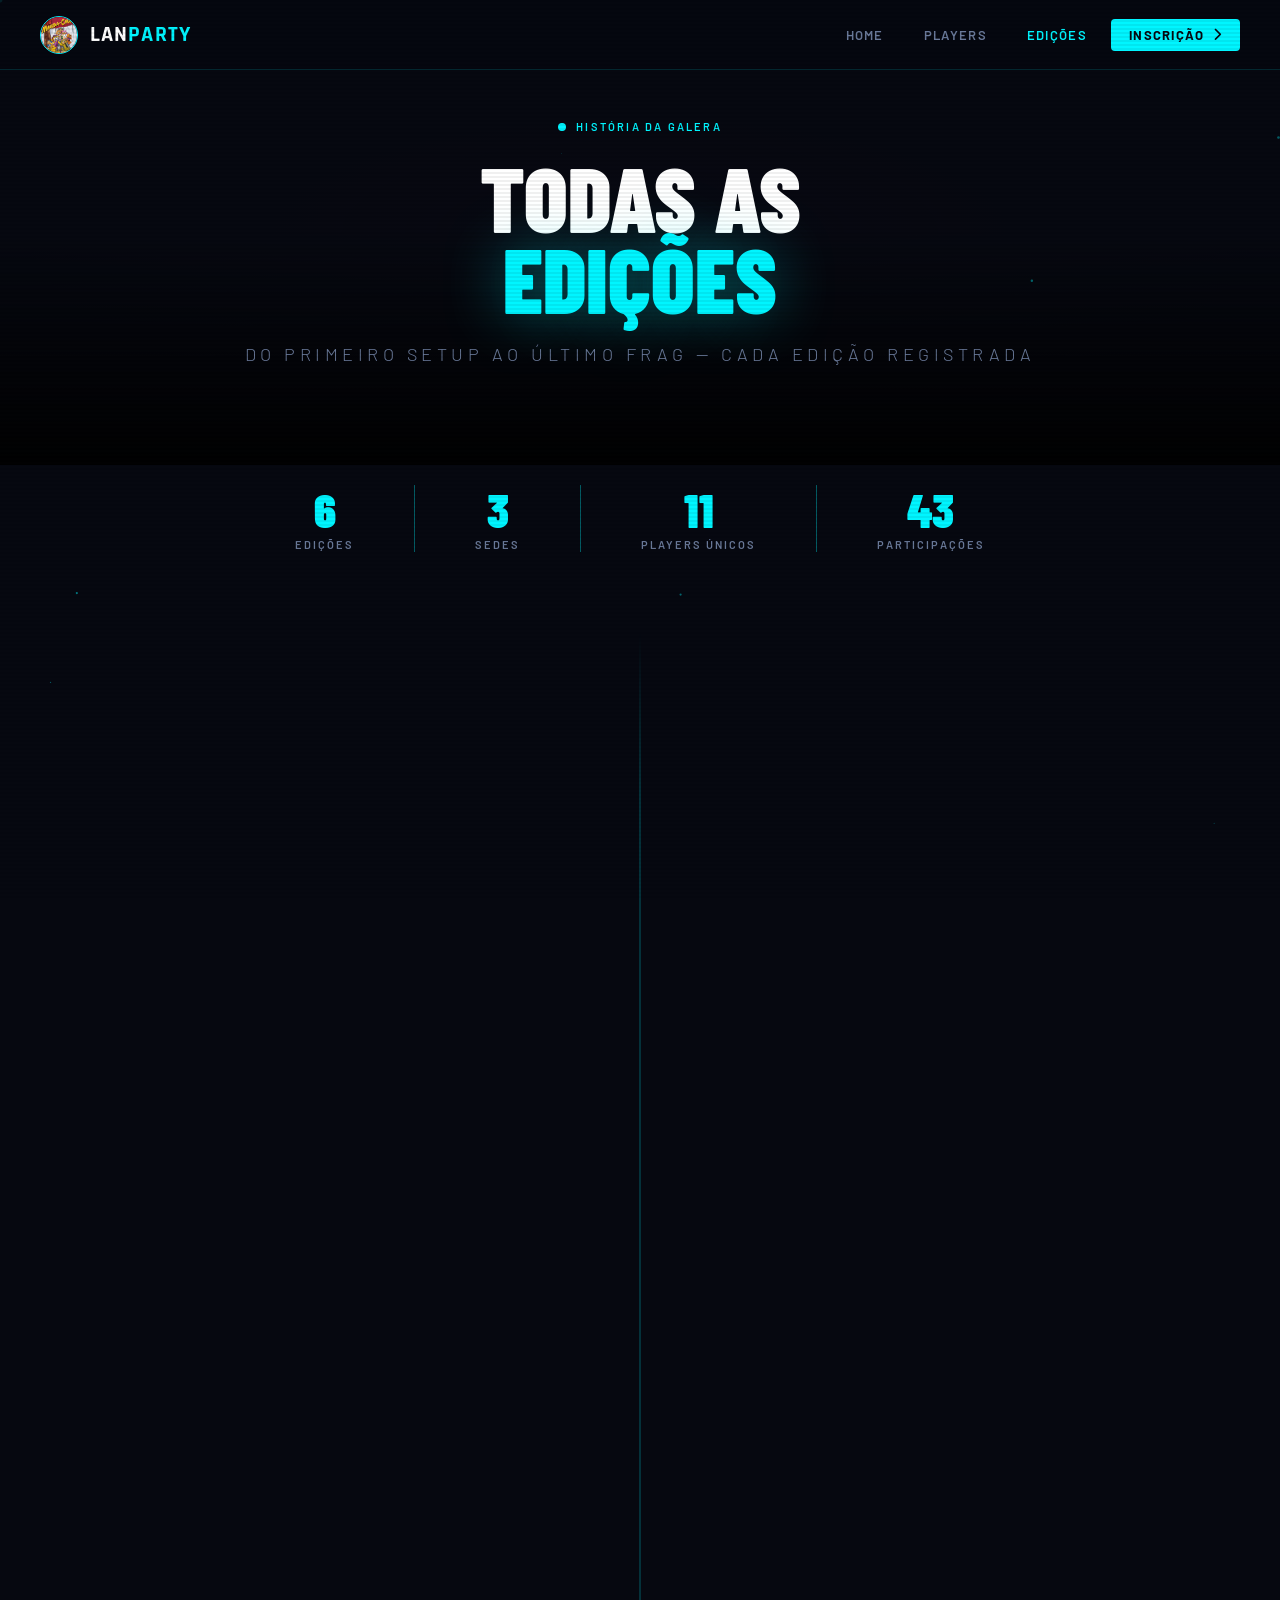
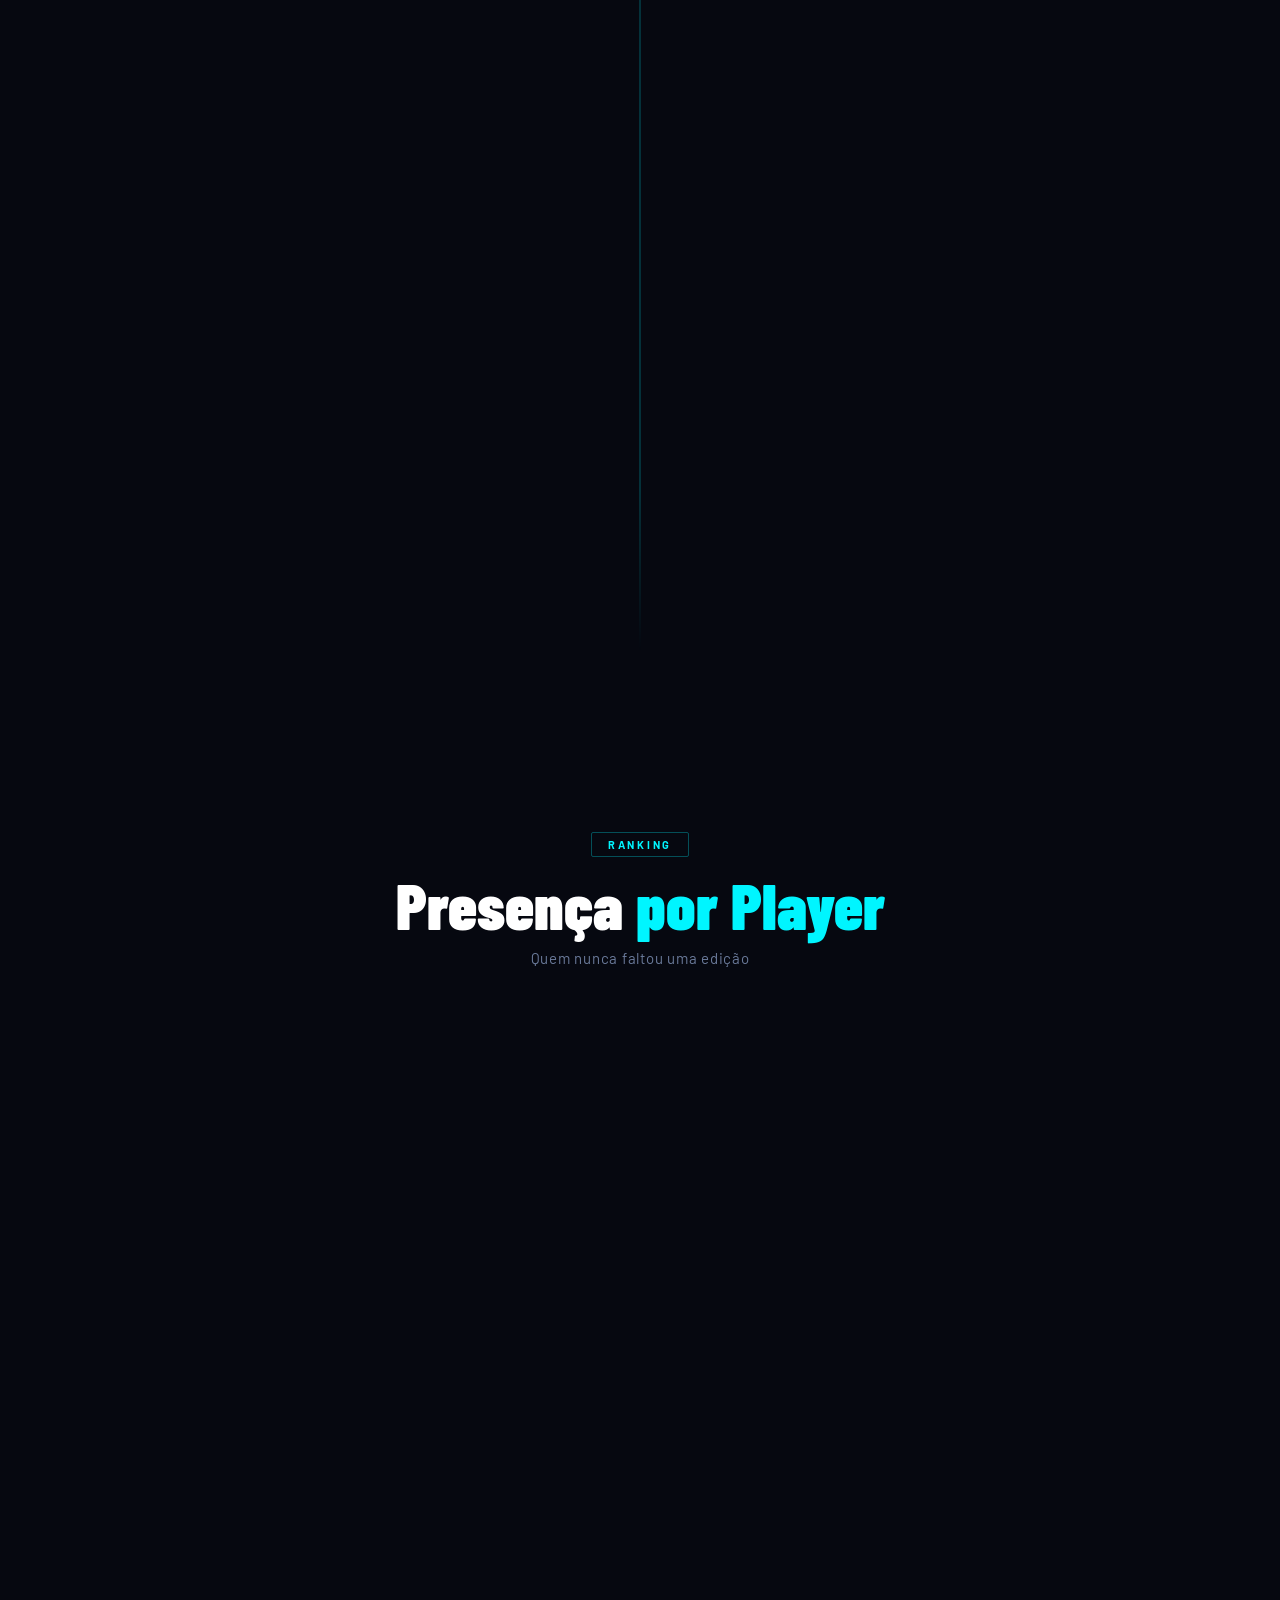
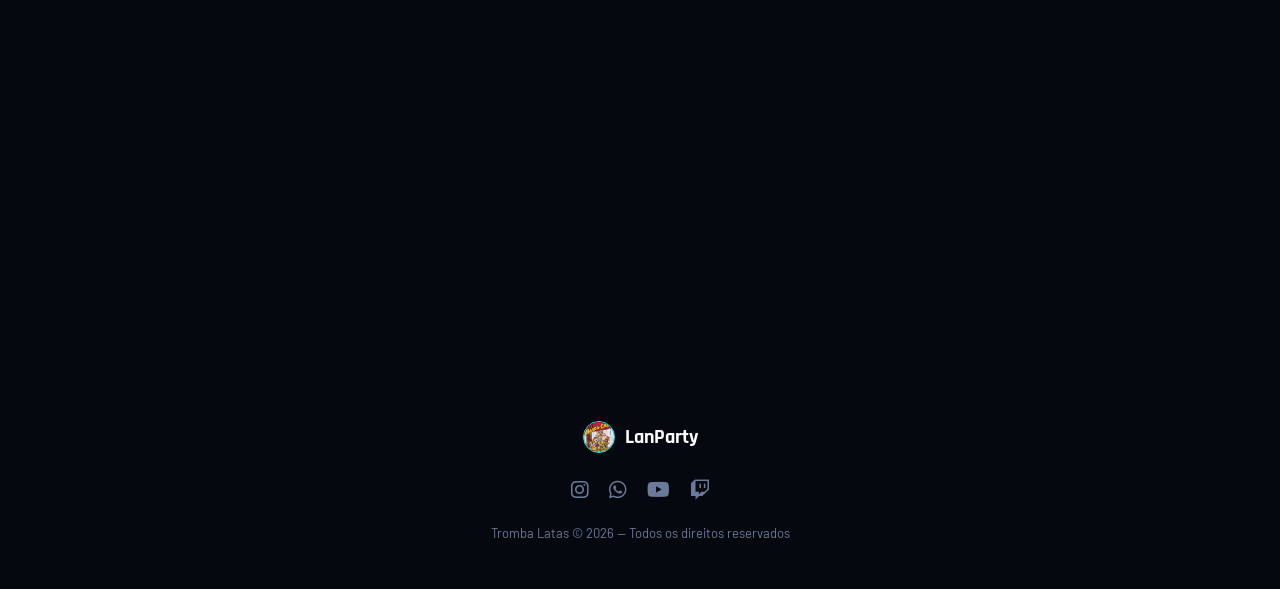
==== edicoes.html @ aba7afc5 "Add initial edicoes.html file with structure and content" ====
<!DOCTYPE html>
<html lang="pt-BR">
<head>
  <meta charset="UTF-8">
  <meta name="viewport" content="width=device-width, initial-scale=1.0">
  <title>Edições – LanParty Tromba Latas</title>
  <link rel="preconnect" href="https://fonts.googleapis.com">
  <link href="https://fonts.googleapis.com/css2?family=Rajdhani:wght@400;600;700&family=Barlow:wght@300;400;600&family=Barlow+Condensed:wght@700;900&display=swap" rel="stylesheet">
  <link rel="stylesheet" href="https://cdnjs.cloudflare.com/ajax/libs/font-awesome/6.5.0/css/all.min.css">
  <link rel="stylesheet" href="style.css">
  <style>
    /* ===== EDITIONS PAGE EXTRAS ===== */
    .editions-hero {
      position: relative;
      min-height: 44vh;
      display: flex; flex-direction: column;
      align-items: center; justify-content: center;
      text-align: center;
      padding: 120px 20px 60px;
      overflow: hidden;
    }
    .editions-hero-bg {
      position: absolute; inset: 0;
      background:
        radial-gradient(ellipse 70% 60% at 50% 50%, rgba(155,93,229,0.08) 0%, transparent 70%),
        url("https://images.unsplash.com/photo-1542751371-adc38448a05e?q=80&w=1200&auto=format&fit=crop") center/cover no-repeat;
      filter: brightness(0.15) saturate(0.5);
      z-index: -1;
    }
    .editions-hero-bg::after {
      content: '';
      position: absolute; inset: 0;
      background: linear-gradient(to bottom, transparent 50%, var(--dark) 100%);
    }

    /* Timeline */
    .timeline {
      position: relative;
      max-width: 900px;
      margin: 0 auto;
      padding: 0 20px;
    }
    .timeline::before {
      content: '';
      position: absolute;
      left: 50%;
      top: 0; bottom: 0;
      width: 1px;
      background: linear-gradient(to bottom, transparent, var(--border2) 10%, var(--border2) 90%, transparent);
      transform: translateX(-50%);
    }

    .edition-item {
      position: relative;
      display: grid;
      grid-template-columns: 1fr 60px 1fr;
      gap: 0;
      margin-bottom: 60px;
      align-items: start;
    }

    /* Alternating sides */
    .edition-item:nth-child(even) .edition-card { grid-column: 3; grid-row: 1; }
    .edition-item:nth-child(even) .edition-center { grid-column: 2; grid-row: 1; }
    .edition-item:nth-child(even) .edition-spacer { grid-column: 1; grid-row: 1; }
    .edition-item:nth-child(odd) .edition-card { grid-column: 1; grid-row: 1; text-align: right; }
    .edition-item:nth-child(odd) .edition-center { grid-column: 2; grid-row: 1; }
    .edition-item:nth-child(odd) .edition-spacer { grid-column: 3; grid-row: 1; }

    .edition-center {
      display: flex; flex-direction: column; align-items: center;
      padding-top: 8px;
      position: relative; z-index: 2;
    }

    .edition-num {
      width: 48px; height: 48px;
      border-radius: 50%;
      background: var(--dark);
      border: 2px solid var(--cyan);
      display: flex; align-items: center; justify-content: center;
      font-family: 'Barlow Condensed', sans-serif;
      font-size: 18px; font-weight: 900;
      color: var(--cyan);
      box-shadow: 0 0 20px rgba(0,245,255,0.3);
      transition: transform 0.3s, box-shadow 0.3s;
      flex-shrink: 0;
    }
    .edition-item:hover .edition-num {
      transform: scale(1.15);
      box-shadow: 0 0 30px rgba(0,245,255,0.5);
    }

    .edition-card {
      background: var(--dark3);
      border: 1px solid var(--border);
      border-radius: 8px;
      padding: 22px 24px;
      transition: border-color 0.3s, box-shadow 0.3s, transform 0.3s;
      cursor: default;
    }
    .edition-card:hover {
      border-color: var(--border2);
      box-shadow: 0 12px 40px rgba(0,245,255,0.1);
      transform: translateY(-4px);
    }

    .edition-spacer { /* empty */ }

    .edition-label {
      font-size: 10px; font-weight: 700; letter-spacing: 0.2em; text-transform: uppercase;
      color: var(--cyan); margin-bottom: 6px; display: block;
    }

    .edition-title {
      font-family: 'Rajdhani', sans-serif;
      font-size: 20px; font-weight: 700;
      color: white; margin-bottom: 4px;
    }

    .edition-location {
      font-size: 13px; color: var(--text2);
      display: flex; align-items: center; gap: 6px;
      margin-bottom: 16px;
    }
    .edition-item:nth-child(odd) .edition-location { justify-content: flex-end; }
    .edition-location i { font-size: 11px; color: var(--cyan); }

    .edition-divider {
      height: 1px; background: var(--border);
      margin-bottom: 14px;
    }

    .players-label {
      font-size: 10px; font-weight: 700; letter-spacing: 0.15em; text-transform: uppercase;
      color: var(--text2); margin-bottom: 10px; display: block;
    }

    .players-list {
      display: flex; flex-wrap: wrap; gap: 6px;
    }
    .edition-item:nth-child(odd) .players-list { justify-content: flex-end; }

    .player-tag {
      font-size: 12px; font-weight: 600;
      background: rgba(0,245,255,0.06);
      color: var(--text);
      border: 1px solid var(--border);
      border-radius: 3px;
      padding: 4px 10px;
      transition: border-color 0.2s, color 0.2s, background 0.2s;
    }
    .player-tag:hover {
      border-color: rgba(0,245,255,0.4);
      color: var(--cyan);
      background: rgba(0,245,255,0.1);
    }

    .player-count {
      font-family: 'Barlow Condensed', sans-serif;
      font-size: 28px; font-weight: 900; color: white;
      display: block;
    }
    .player-count-label {
      font-size: 10px; letter-spacing: 0.15em; text-transform: uppercase;
      color: var(--text2);
    }

    /* Stats bar */
    .editions-stats {
      display: flex; justify-content: center; gap: 60px;
      margin: 20px 0 80px;
      flex-wrap: wrap;
    }
    .e-stat { text-align: center; }
    .e-stat-num {
      font-family: 'Barlow Condensed', sans-serif;
      font-size: 48px; font-weight: 900; color: var(--cyan);
      display: block; line-height: 1;
    }
    .e-stat-label {
      font-size: 11px; font-weight: 600; letter-spacing: 0.18em; text-transform: uppercase;
      color: var(--text2);
    }
    .e-stat-sep {
      width: 1px; background: var(--border2); align-self: stretch;
    }

    /* Mobile timeline */
    @media (max-width: 680px) {
      .timeline::before { left: 24px; }
      .edition-item {
        grid-template-columns: 60px 1fr;
        margin-bottom: 36px;
      }
      .edition-item:nth-child(odd) .edition-card,
      .edition-item:nth-child(even) .edition-card {
        grid-column: 2; grid-row: 1; text-align: left;
      }
      .edition-item:nth-child(odd) .edition-center,
      .edition-item:nth-child(even) .edition-center {
        grid-column: 1; grid-row: 1;
      }
      .edition-item:nth-child(odd) .edition-spacer,
      .edition-item:nth-child(even) .edition-spacer { display: none; }
      .edition-item:nth-child(odd) .edition-location,
      .edition-item:nth-child(odd) .players-list { justify-content: flex-start; }
      .editions-stats { gap: 32px; }
    }
  </style>
</head>
<body>

<div class="scanlines" aria-hidden="true"></div>
<canvas id="particles" aria-hidden="true"></canvas>

<!-- HEADER -->
<header class="header" id="header">
  <div class="logo">
    <img src="assets/logo.jpg" alt="Logo LanParty">
    <span>Lan<span class="accent">Party</span></span>
  </div>
  <nav>
    <a href="index.html">Home</a>
    <a href="index.html#players">Players</a>
    <a href="edicoes.html" style="color: var(--cyan);">Edições</a>
    <a href="index.html#inscricao" class="btn-nav">
      <span>Inscrição</span>
      <i class="fa-solid fa-chevron-right"></i>
    </a>
  </nav>
  <button class="menu-toggle" aria-label="Menu" id="menuToggle">
    <span></span><span></span><span></span>
  </button>
</header>

<!-- MOBILE NAV -->
<div class="mobile-nav" id="mobileNav">
  <a href="index.html">Home</a>
  <a href="index.html#players">Players</a>
  <a href="edicoes.html">Edições</a>
  <a href="index.html#inscricao">Inscrição</a>
</div>

<!-- HERO -->
<section class="editions-hero">
  <div class="editions-hero-bg"></div>
  <div class="hero-eyebrow" style="animation: fadeDown 0.8s ease both;">
    <span class="dot"></span>
    <span>História da Galera</span>
  </div>
  <h1 class="hero-title">
    <span class="line1" style="font-size: clamp(40px, 8vw, 90px);">TODAS AS</span>
    <span class="line2" style="font-size: clamp(40px, 8vw, 90px);">EDIÇÕES</span>
  </h1>
  <p class="hero-sub">Do primeiro setup ao último frag — cada edição registrada</p>
</section>

<!-- STATS -->
<div style="max-width: 900px; margin: 0 auto; padding: 0 20px;">
  <div class="editions-stats">
    <div class="e-stat">
      <span class="e-stat-num" data-target="6">0</span>
      <span class="e-stat-label">Edições</span>
    </div>
    <div class="e-stat-sep"></div>
    <div class="e-stat">
      <span class="e-stat-num" data-target="3">0</span>
      <span class="e-stat-label">Sedes</span>
    </div>
    <div class="e-stat-sep"></div>
    <div class="e-stat">
      <span class="e-stat-num" data-target="11">0</span>
      <span class="e-stat-label">Players únicos</span>
    </div>
    <div class="e-stat-sep"></div>
    <div class="e-stat">
      <span class="e-stat-num" data-target="43">0</span>
      <span class="e-stat-label">Participações</span>
    </div>
  </div>
</div>

<!-- TIMELINE -->
<section style="padding: 0 0 120px; position: relative; z-index: 1;">
  <div class="timeline">

    <!-- EDIÇÃO 1 -->
    <div class="edition-item reveal">
      <div class="edition-card">
        <span class="edition-label">1ª Edição</span>
        <p class="edition-title">Julio House</p>
        <div class="edition-location">
          <i class="fa-solid fa-location-dot"></i>
          <span>Casa do Julio</span>
        </div>
        <div class="edition-divider"></div>
        <span class="players-label"><i class="fa-solid fa-users" style="margin-right:6px; color: var(--cyan);"></i>5 Players</span>
        <div class="players-list">
          <span class="player-tag">Matheus</span>
          <span class="player-tag">Kainan</span>
          <span class="player-tag">João</span>
          <span class="player-tag">Renan</span>
          <span class="player-tag">Julio</span>
        </div>
      </div>
      <div class="edition-center">
        <div class="edition-num">01</div>
      </div>
      <div class="edition-spacer"></div>
    </div>

    <!-- EDIÇÃO 2 -->
    <div class="edition-item reveal">
      <div class="edition-spacer"></div>
      <div class="edition-center">
        <div class="edition-num">02</div>
      </div>
      <div class="edition-card">
        <span class="edition-label">2ª Edição</span>
        <p class="edition-title">Julio House</p>
        <div class="edition-location">
          <i class="fa-solid fa-location-dot"></i>
          <span>Casa do Julio</span>
        </div>
        <div class="edition-divider"></div>
        <span class="players-label"><i class="fa-solid fa-users" style="margin-right:6px; color: var(--cyan);"></i>6 Players</span>
        <div class="players-list">
          <span class="player-tag">Julio</span>
          <span class="player-tag">Matheus</span>
          <span class="player-tag">Kainan</span>
          <span class="player-tag">João</span>
          <span class="player-tag">Pedro</span>
          <span class="player-tag">Julio</span>
        </div>
      </div>
    </div>

    <!-- EDIÇÃO 3 -->
    <div class="edition-item reveal">
      <div class="edition-card">
        <span class="edition-label">3ª Edição</span>
        <p class="edition-title">Marvullo House</p>
        <div class="edition-location">
          <i class="fa-solid fa-location-dot"></i>
          <span>Casa do Lucas Marvullo</span>
        </div>
        <div class="edition-divider"></div>
        <span class="players-label"><i class="fa-solid fa-users" style="margin-right:6px; color: var(--cyan);"></i>8 Players</span>
        <div class="players-list">
          <span class="player-tag">Matheus</span>
          <span class="player-tag">Fernando</span>
          <span class="player-tag">Lucas</span>
          <span class="player-tag">Julio</span>
          <span class="player-tag">Pedro</span>
          <span class="player-tag">João</span>
          <span class="player-tag">Gon</span>
          <span class="player-tag">Breno</span>
        </div>
      </div>
      <div class="edition-center">
        <div class="edition-num">03</div>
      </div>
      <div class="edition-spacer"></div>
    </div>

    <!-- EDIÇÃO 4 -->
    <div class="edition-item reveal">
      <div class="edition-spacer"></div>
      <div class="edition-center">
        <div class="edition-num">04</div>
      </div>
      <div class="edition-card">
        <span class="edition-label">4ª Edição</span>
        <p class="edition-title">Marvullo House</p>
        <div class="edition-location">
          <i class="fa-solid fa-location-dot"></i>
          <span>Casa do Lucas Marvullo</span>
        </div>
        <div class="edition-divider"></div>
        <span class="players-label"><i class="fa-solid fa-users" style="margin-right:6px; color: var(--cyan);"></i>8 Players</span>
        <div class="players-list">
          <span class="player-tag">Matheus</span>
          <span class="player-tag">Matrex</span>
          <span class="player-tag">Lucas</span>
          <span class="player-tag">Julio</span>
          <span class="player-tag">Pedro</span>
          <span class="player-tag">João</span>
          <span class="player-tag">Kainan</span>
          <span class="player-tag">Renan</span>
        </div>
      </div>
    </div>

    <!-- EDIÇÃO 5 -->
    <div class="edition-item reveal">
      <div class="edition-card">
        <span class="edition-label">5ª Edição</span>
        <p class="edition-title">Kainan House</p>
        <div class="edition-location">
          <i class="fa-solid fa-location-dot"></i>
          <span>Casa do Kainan</span>
        </div>
        <div class="edition-divider"></div>
        <span class="players-label"><i class="fa-solid fa-users" style="margin-right:6px; color: var(--cyan);"></i>7 Players</span>
        <div class="players-list">
          <span class="player-tag">Matheus</span>
          <span class="player-tag">Renan</span>
          <span class="player-tag">Julio</span>
          <span class="player-tag">João</span>
          <span class="player-tag">Kainan</span>
          <span class="player-tag">Lucas</span>
          <span class="player-tag">Pedro</span>
        </div>
      </div>
      <div class="edition-center">
        <div class="edition-num">05</div>
      </div>
      <div class="edition-spacer"></div>
    </div>

    <!-- EDIÇÃO 6 -->
    <div class="edition-item reveal">
      <div class="edition-spacer"></div>
      <div class="edition-center">
        <div class="edition-num" style="border-color: var(--violet); color: var(--violet); box-shadow: 0 0 20px rgba(155,93,229,0.4);">06</div>
      </div>
      <div class="edition-card" style="border-color: rgba(155,93,229,0.3);">
        <span class="edition-label" style="color: var(--violet);">6ª Edição — Mais Recente</span>
        <p class="edition-title">Kainan House</p>
        <div class="edition-location">
          <i class="fa-solid fa-location-dot" style="color: var(--violet);"></i>
          <span>Casa do Kainan</span>
        </div>
        <div class="edition-divider"></div>
        <span class="players-label"><i class="fa-solid fa-users" style="margin-right:6px; color: var(--violet);"></i>6 Players</span>
        <div class="players-list">
          <span class="player-tag" style="border-color: rgba(155,93,229,0.3);">Matheus</span>
          <span class="player-tag" style="border-color: rgba(155,93,229,0.3);">Renan</span>
          <span class="player-tag" style="border-color: rgba(155,93,229,0.3);">Julio</span>
          <span class="player-tag" style="border-color: rgba(155,93,229,0.3);">João</span>
          <span class="player-tag" style="border-color: rgba(155,93,229,0.3);">Kainan</span>
          <span class="player-tag" style="border-color: rgba(155,93,229,0.3);">Lucas</span>
        </div>
        <div style="margin-top: 14px; padding-top: 14px; border-top: 1px solid var(--border);">
          <span style="font-size: 11px; font-weight: 700; letter-spacing: 0.15em; text-transform: uppercase; color: var(--violet);">
            <i class="fa-solid fa-circle" style="font-size: 8px; margin-right: 6px; animation: pulse 1.5s infinite;"></i>
            Edição atual
          </span>
        </div>
      </div>
    </div>

  </div>
</section>

<!-- PRESENÇA POR PLAYER -->
<section style="position: relative; z-index:1; padding: 0 40px 100px; max-width: 900px; margin: 0 auto;">
  <div class="section-header">
    <span class="section-tag">Ranking</span>
    <h2 class="section-title">Presença <span class="accent">por Player</span></h2>
    <p class="section-sub">Quem nunca faltou uma edição</p>
  </div>

  <div style="display: flex; flex-direction: column; gap: 12px;">

    <!-- Matheus – 6/6 -->
    <div class="presence-row reveal" data-player="Matheus" data-count="6" data-total="6"></div>
    <!-- João – 6/6 -->
    <div class="presence-row reveal" data-player="João" data-count="6" data-total="6"></div>
    <!-- Julio – 6/6 -->
    <div class="presence-row reveal" data-player="Julio" data-count="6" data-total="6"></div>
    <!-- Kainan – 5/6 -->
    <div class="presence-row reveal" data-player="Kainan" data-count="5" data-total="6"></div>
    <!-- Pedro – 5/6 -->
    <div class="presence-row reveal" data-player="Pedro" data-count="5" data-total="6"></div>
    <!-- Lucas – 4/6 -->
    <div class="presence-row reveal" data-player="Lucas" data-count="4" data-total="6"></div>
    <!-- Renan – 4/6 -->
    <div class="presence-row reveal" data-player="Renan" data-count="4" data-total="6"></div>
    <!-- Breno – 1/6 -->
    <div class="presence-row reveal" data-player="Breno" data-count="1" data-total="6"></div>
    <!-- Fernando – 1/6 -->
    <div class="presence-row reveal" data-player="Fernando" data-count="1" data-total="6"></div>
    <!-- Gon – 1/6 -->
    <div class="presence-row reveal" data-player="Gon" data-count="1" data-total="6"></div>
    <!-- Matrex – 1/6 -->
    <div class="presence-row reveal" data-player="Matrex" data-count="1" data-total="6"></div>

  </div>
</section>

<!-- FOOTER -->
<footer class="footer">
  <div class="footer-logo">
    <img src="assets/logo.jpg" alt="Logo">
    <span>LanParty</span>
  </div>
  <div class="footer-social">
    <a href="#" aria-label="Instagram"><i class="fa-brands fa-instagram"></i></a>
    <a href="#" aria-label="WhatsApp"><i class="fa-brands fa-whatsapp"></i></a>
    <a href="#" aria-label="YouTube"><i class="fa-brands fa-youtube"></i></a>
    <a href="#" aria-label="Twitch"><i class="fa-brands fa-twitch"></i></a>
  </div>
  <p class="footer-copy">Tromba Latas © <span id="year"></span> — Todos os direitos reservados</p>
</footer>

<script src="script.js"></script>
<script>



  // ===== BUILD PRESENCE BARS =====
  
  document.querySelectorAll('.presence-row').forEach((row, idx) => {
    const player = row.dataset.player;
    const count = parseInt(row.dataset.count);
    const total = parseInt(row.dataset.total);
    const pct = Math.round((count / total) * 100);
    const isTop = count === total;
    const color = isTop ? 'var(--cyan)' : count >= 4 ? 'var(--violet)' : 'var(--text2)';

    row.innerHTML = `
      <div style="display:flex; align-items:center; gap:16px; background: var(--dark3); border: 1px solid var(--border); border-radius: 6px; padding: 14px 20px; transition: border-color 0.3s;"
           onmouseenter="this.style.borderColor='rgba(0,245,255,0.3)'" onmouseleave="this.style.borderColor='var(--border)'">
        <div style="width: 36px; height: 36px; border-radius: 50%; background: rgba(0,245,255,0.08); border: 1px solid var(--border); display:flex; align-items:center; justify-content:center; font-family:'Barlow Condensed',sans-serif; font-size:11px; font-weight:900; color:${color}; flex-shrink:0;">
          ${count === total ? '<i class="fa-solid fa-star" style="font-size:12px;"></i>' : count}
        </div>
        <div style="flex:1; min-width:0;">
          <div style="display:flex; justify-content:space-between; align-items:center; margin-bottom:8px;">
            <span style="font-family:'Rajdhani',sans-serif; font-size:16px; font-weight:700; color:white;">${player}</span>
            <span style="font-size:12px; font-weight:600; color:${color};">${count}/${total} edições</span>
          </div>
          <div style="height:4px; background:var(--border); border-radius:2px; overflow:hidden;">
            <div class="bar-fill" style="height:100%; width:0%; background:${color}; border-radius:2px; transition: width 1.2s cubic-bezier(0.4,0,0.2,1);" data-pct="${pct}"></div>
          </div>
        </div>
      </div>
    `;
    row.dataset.delay = idx * 60;
  });

  // Animate bars on scroll
  const barObserver = new IntersectionObserver(entries => {
    entries.forEach(entry => {
      if (entry.isIntersecting) {
        const bar = entry.target.querySelector('.bar-fill');
        if (bar) {
          setTimeout(() => { bar.style.width = bar.dataset.pct + '%'; }, 200);
        }
      }
    });
  }, { threshold: 0.3 });

  document.querySelectorAll('.presence-row').forEach(r => barObserver.observe(r));

  // Stat counters
  const statObs = new IntersectionObserver(entries => {
    entries.forEach(entry => {
      if (entry.isIntersecting) {
        document.querySelectorAll('[data-target]').forEach(el => {
          let start = null;
          const target = parseInt(el.dataset.target);
          function step(ts) {
            if (!start) start = ts;
            const p = Math.min((ts - start) / 1000, 1);
            el.textContent = Math.floor(p * target);
            if (p < 1) requestAnimationFrame(step);
            else el.textContent = target;
          }
          requestAnimationFrame(step);
        });
        statObs.disconnect();
      }
    });
  }, { threshold: 0.5 });
  const statsEl = document.querySelector('.editions-stats');
  if (statsEl) statObs.observe(statsEl);
</script>
</body>
</html>
---- style.css ----
/* ===== RESET & BASE ===== */
*, *::before, *::after { box-sizing: border-box; margin: 0; padding: 0; }

:root {
  --cyan:    #00f5ff;
  --violet:  #9b5de5;
  --dark:    #060810;
  --dark2:   #0c0f1a;
  --dark3:   #111520;
  --dark4:   #171c2e;
  --border:  rgba(0,245,255,0.15);
  --border2: rgba(0,245,255,0.35);
  --text:    #c8d4e8;
  --text2:   #6a7a9a;
  --gold:    #f5a623;
  --red:     #ff3f5b;
}

html { scroll-behavior: smooth; }

body {
  font-family: 'Barlow', sans-serif;
  background: var(--dark);
  color: var(--text);
  overflow-x: hidden;
  cursor: default;
}

/* ===== SCANLINES ===== */
.scanlines {
  pointer-events: none;
  position: fixed;
  inset: 0;
  z-index: 9999;
  background: repeating-linear-gradient(
    0deg,
    transparent,
    transparent 2px,
    rgba(0,0,0,0.06) 2px,
    rgba(0,0,0,0.06) 4px
  );
}

/* ===== PARTICLES CANVAS ===== */
#particles {
  position: fixed;
  inset: 0;
  z-index: 0;
  pointer-events: none;
}

/* ===== TYPOGRAPHY ===== */
.accent { color: var(--cyan); }

/* ===== HEADER ===== */
.header {
  position: fixed;
  top: 0; left: 0; right: 0;
  z-index: 100;
  display: flex;
  align-items: center;
  justify-content: space-between;
  padding: 0 40px;
  height: 70px;
  background: rgba(6,8,16,0.85);
  backdrop-filter: blur(20px);
  border-bottom: 1px solid var(--border);
  transition: background 0.3s, box-shadow 0.3s;
}

.header.scrolled {
  background: rgba(6,8,16,0.97);
  box-shadow: 0 4px 40px rgba(0,245,255,0.06);
}

.logo {
  display: flex;
  align-items: center;
  gap: 12px;
  font-family: 'Rajdhani', sans-serif;
  font-size: 22px;
  font-weight: 700;
  letter-spacing: 0.05em;
  color: white;
  text-transform: uppercase;
}

.logo img {
  width: 38px; height: 38px;
  border-radius: 50%;
  object-fit: cover;
  border: 1.5px solid var(--cyan);
}

nav { display: flex; align-items: center; gap: 8px; }

nav a {
  font-family: 'Barlow', sans-serif;
  font-size: 13px;
  font-weight: 600;
  letter-spacing: 0.1em;
  text-transform: uppercase;
  color: var(--text2);
  text-decoration: none;
  padding: 8px 16px;
  border-radius: 4px;
  transition: color 0.2s, background 0.2s;
}
nav a:hover { color: var(--cyan); background: rgba(0,245,255,0.06); }

.btn-nav {
  display: flex; align-items: center; gap: 8px;
  background: var(--cyan) !important;
  color: var(--dark) !important;
  padding: 8px 18px !important;
  border-radius: 4px;
  font-weight: 700 !important;
}
.btn-nav:hover { transform: translateY(-1px); box-shadow: 0 4px 20px rgba(0,245,255,0.4); background: var(--cyan) !important; }

.menu-toggle {
  display: none;
  flex-direction: column;
  gap: 5px;
  background: none; border: none; cursor: pointer;
  padding: 4px;
}
.menu-toggle span {
  display: block; width: 24px; height: 2px;
  background: var(--cyan);
  border-radius: 2px;
  transition: 0.3s;
}

/* ===== MOBILE NAV ===== */
.mobile-nav {
  display: none;
  flex-direction: column;
  position: fixed;
  top: 70px; left: 0; right: 0;
  background: rgba(6,8,16,0.97);
  border-bottom: 1px solid var(--border);
  z-index: 99;
  padding: 12px 0;
  transform: translateY(-100%);
  transition: transform 0.3s ease;
}
.mobile-nav.open { transform: translateY(0); }
.mobile-nav a {
  display: block; padding: 14px 32px;
  color: var(--text); text-decoration: none;
  font-weight: 600; letter-spacing: 0.08em; text-transform: uppercase;
  font-size: 14px;
  border-bottom: 1px solid var(--border);
  transition: color 0.2s, padding-left 0.2s;
}
.mobile-nav a:hover { color: var(--cyan); padding-left: 40px; }

/* ===== HERO ===== */
.hero {
  position: relative;
  min-height: 100vh;
  display: flex;
  flex-direction: column;
  align-items: center;
  justify-content: center;
  text-align: center;
  padding: 120px 20px 60px;
  overflow: hidden;
}

.hero-bg {
  position: absolute;
  inset: 0;
  background:
    radial-gradient(ellipse 80% 60% at 50% 50%, rgba(0,245,255,0.06) 0%, transparent 70%),
    url("https://images.unsplash.com/photo-1544652478-6653e09f18a2?q=80&w=1200&auto=format&fit=crop") center/cover no-repeat;
  filter: brightness(0.18) saturate(0.6);
  z-index: -1;
}
.hero-bg::after {
  content: '';
  position: absolute; inset: 0;
  background: linear-gradient(to bottom, transparent 60%, var(--dark) 100%);
}

.hero-eyebrow {
  display: flex; align-items: center; gap: 10px;
  font-size: 11px; font-weight: 600; letter-spacing: 0.2em;
  text-transform: uppercase; color: var(--cyan);
  margin-bottom: 24px;
  animation: fadeDown 0.8s ease both;
}
.dot {
  width: 8px; height: 8px;
  border-radius: 50%; background: var(--cyan);
  animation: pulse 1.5s infinite;
}
@keyframes pulse {
  0%, 100% { box-shadow: 0 0 0 0 rgba(0,245,255,0.7); }
  50% { box-shadow: 0 0 0 8px rgba(0,245,255,0); }
}

.hero-title {
  font-family: 'Barlow Condensed', sans-serif;
  font-weight: 900;
  line-height: 0.9;
  margin-bottom: 24px;
}
.hero-title .line1 {
  display: block;
  font-size: clamp(52px, 10vw, 110px);
  color: white;
  animation: fadeUp 0.8s 0.1s ease both;
}
.hero-title .line2 {
  display: block;
  font-size: clamp(52px, 10vw, 110px);
  color: var(--cyan);
  text-shadow: 0 0 60px rgba(0,245,255,0.4);
  animation: fadeUp 0.8s 0.2s ease both;
}

.hero-sub {
  font-size: 18px; font-weight: 300; letter-spacing: 0.25em;
  text-transform: uppercase; color: var(--text2);
  margin-bottom: 40px;
  animation: fadeUp 0.8s 0.3s ease both;
}

.hero-cta {
  display: flex; gap: 16px; align-items: center; flex-wrap: wrap; justify-content: center;
  animation: fadeUp 0.8s 0.4s ease both;
  margin-bottom: 60px;
}

.btn-primary {
  display: inline-flex; align-items: center; gap: 10px;
  background: var(--cyan);
  color: var(--dark);
  font-family: 'Rajdhani', sans-serif;
  font-size: 15px; font-weight: 700;
  letter-spacing: 0.08em; text-transform: uppercase;
  padding: 14px 28px; border-radius: 4px;
  text-decoration: none;
  transition: transform 0.2s, box-shadow 0.2s;
  position: relative; overflow: hidden;
}
.btn-primary::before {
  content: '';
  position: absolute; inset: 0;
  background: white;
  opacity: 0;
  transition: opacity 0.2s;
}
.btn-primary:hover { transform: translateY(-2px); box-shadow: 0 8px 32px rgba(0,245,255,0.45); }
.btn-primary:hover::before { opacity: 0.1; }
.btn-primary.large { font-size: 17px; padding: 16px 36px; }

.btn-ghost {
  display: inline-flex; align-items: center;
  color: var(--text);
  font-family: 'Rajdhani', sans-serif;
  font-size: 15px; font-weight: 600;
  letter-spacing: 0.08em; text-transform: uppercase;
  padding: 14px 28px; border-radius: 4px;
  border: 1px solid var(--border2);
  text-decoration: none;
  transition: border-color 0.2s, color 0.2s, background 0.2s;
}
.btn-ghost:hover { border-color: var(--cyan); color: var(--cyan); background: rgba(0,245,255,0.05); }

.hero-stats {
  display: flex; align-items: center; gap: 40px;
  animation: fadeUp 0.8s 0.5s ease both;
}
.stat { text-align: center; }
.stat-num {
  display: block;
  font-family: 'Barlow Condensed', sans-serif;
  font-size: 42px; font-weight: 900; color: white;
}
.stat-label {
  font-size: 11px; font-weight: 600; letter-spacing: 0.15em;
  text-transform: uppercase; color: var(--text2);
}
.stat-sep {
  width: 1px; height: 40px;
  background: var(--border2);
}

.scroll-hint {
  position: absolute; bottom: 32px; left: 50%;
  transform: translateX(-50%);
  display: flex; flex-direction: column; align-items: center; gap: 6px;
  font-size: 10px; letter-spacing: 0.2em; text-transform: uppercase;
  color: var(--text2);
  animation: fadeUp 1s 1s ease both, bounce 2s 2s infinite;
}
@keyframes bounce {
  0%, 100% { transform: translateX(-50%) translateY(0); }
  50% { transform: translateX(-50%) translateY(6px); }
}

/* ===== SECTIONS ===== */
.section {
  position: relative;
  z-index: 1;
  padding: 100px 40px;
  max-width: 1400px;
  margin: 0 auto;
}

.section-header {
  text-align: center;
  margin-bottom: 60px;
}

.section-tag {
  display: inline-block;
  font-size: 11px; font-weight: 700; letter-spacing: 0.25em; text-transform: uppercase;
  color: var(--cyan);
  border: 1px solid rgba(0,245,255,0.3);
  padding: 5px 16px; border-radius: 2px;
  margin-bottom: 16px;
}

.section-title {
  font-family: 'Barlow Condensed', sans-serif;
  font-size: clamp(38px, 6vw, 64px); font-weight: 900;
  color: white; line-height: 1;
  margin-bottom: 12px;
}

.section-sub {
  font-size: 15px; color: var(--text2);
  letter-spacing: 0.05em;
}

/* ===== PLAYERS GRID ===== */
.players-grid {
  display: grid;
  grid-template-columns: repeat(auto-fill, minmax(240px, 1fr));
  gap: 20px;
}

.player-card {
  position: relative;
  background: var(--dark3);
  border: 1px solid var(--border);
  border-radius: 8px;
  overflow: hidden;
  transition: transform 0.3s ease, border-color 0.3s ease, box-shadow 0.3s ease;
  cursor: pointer;
}

.player-card:hover {
  transform: translateY(-8px);
  border-color: var(--border2);
  box-shadow: 0 20px 60px rgba(0,245,255,0.12);
}

.card-glow {
  position: absolute;
  top: -40px; left: 50%;
  transform: translateX(-50%);
  width: 120px; height: 120px;
  background: var(--cyan);
  border-radius: 50%;
  filter: blur(50px);
  opacity: 0;
  transition: opacity 0.3s;
  pointer-events: none;
}
.player-card:hover .card-glow { opacity: 0.12; }

.player-card.featured {
  border-color: rgba(245,166,35,0.4);
}
.player-card.featured:hover {
  border-color: var(--gold);
  box-shadow: 0 20px 60px rgba(245,166,35,0.15);
}
.player-card.featured .card-glow { background: var(--gold); }

.player-card.protagonist {
  border-color: rgba(155,93,229,0.4);
}
.player-card.protagonist:hover {
  border-color: var(--violet);
  box-shadow: 0 20px 60px rgba(155,93,229,0.2);
}
.player-card.protagonist .card-glow { background: var(--violet); }

.card-header {
  display: flex;
  justify-content: center;
  padding: 28px 20px 12px;
  position: relative;
}

.player-photo {
  position: relative;
  width: 90px; height: 90px;
}

.player-photo img {
  width: 90px; height: 90px;
  border-radius: 50%;
  object-fit: cover;
  border: 2px solid var(--border2);
  transition: border-color 0.3s;
}
.player-card:hover .player-photo img { border-color: var(--cyan); }
.player-card.featured:hover .player-photo img { border-color: var(--gold); }
.player-card.protagonist:hover .player-photo img { border-color: var(--violet); }

.photo-ring {
  position: absolute; inset: -4px;
  border-radius: 50%;
  border: 1px solid transparent;
  border-top-color: var(--cyan);
  animation: spin 3s linear infinite;
  opacity: 0;
  transition: opacity 0.3s;
}
.player-card:hover .photo-ring { opacity: 1; }
@keyframes spin { to { transform: rotate(360deg); } }

.player-badge {
  position: absolute; top: 24px; right: 20px;
  font-family: 'Rajdhani', sans-serif;
  font-size: 11px; font-weight: 700; letter-spacing: 0.05em;
  background: rgba(0,245,255,0.1);
  color: var(--cyan);
  border: 1px solid rgba(0,245,255,0.3);
  padding: 3px 8px; border-radius: 3px;
}
.player-badge.gold { background: rgba(245,166,35,0.1); color: var(--gold); border-color: rgba(245,166,35,0.3); }
.player-badge.amd { background: rgba(255,63,91,0.1); color: #ff6b7a; border-color: rgba(255,63,91,0.3); }
.player-badge.intel { background: rgba(0,113,227,0.12); color: #4da6ff; border-color: rgba(0,113,227,0.3); }
.player-badge.purple { background: rgba(155,93,229,0.1); color: var(--violet); border-color: rgba(155,93,229,0.3); }

.card-body { padding: 0 20px 16px; text-align: center; }

.card-body h3 {
  font-family: 'Rajdhani', sans-serif;
  font-size: 18px; font-weight: 700;
  color: white; letter-spacing: 0.03em;
  margin-bottom: 4px;
}

.player-role {
  display: inline-block;
  font-size: 10px; font-weight: 700; letter-spacing: 0.2em; text-transform: uppercase;
  color: var(--text2);
  margin-bottom: 16px;
}
.gold-role { color: var(--gold); }
.purple-role { color: var(--violet); }

.specs {
  list-style: none;
  text-align: left;
  display: flex; flex-direction: column; gap: 7px;
}

.specs li {
  display: flex; align-items: center; gap: 10px;
  font-size: 13px; color: var(--text2);
  transition: color 0.2s;
}
.specs li i {
  width: 14px;
  color: var(--cyan);
  opacity: 0.5;
  font-size: 12px;
  transition: opacity 0.2s;
}
.player-card:hover .specs li { color: var(--text); }
.player-card:hover .specs li i { opacity: 0.9; }

.card-footer {
  padding: 12px 20px 20px;
}

.card-info-btn {
  width: 100%;
  background: transparent;
  border: 1px solid var(--border);
  color: var(--text2);
  font-family: 'Barlow', sans-serif;
  font-size: 12px; font-weight: 600;
  letter-spacing: 0.1em; text-transform: uppercase;
  padding: 9px;
  border-radius: 4px;
  cursor: pointer;
  display: flex; align-items: center; justify-content: center; gap: 8px;
  transition: border-color 0.2s, color 0.2s, background 0.2s;
}
.card-info-btn:hover { border-color: var(--cyan); color: var(--cyan); background: rgba(0,245,255,0.06); }

/* ===== GAMES ===== */
.games-section { border-top: 1px solid var(--border); }

.games-grid {
  display: grid;
  grid-template-columns: repeat(auto-fill, minmax(220px, 1fr));
  gap: 20px;
}

.game-card {
  display: block;
  text-decoration: none;
  background: var(--dark3);
  border: 1px solid var(--border);
  border-radius: 8px;
  overflow: hidden;
  transition: transform 0.3s, border-color 0.3s, box-shadow 0.3s;
}
.game-card:hover {
  transform: translateY(-6px);
  border-color: var(--border2);
  box-shadow: 0 16px 50px rgba(0,245,255,0.1);
}

.game-img-wrap { position: relative; overflow: hidden; aspect-ratio: 3/4; }
.game-img-wrap img {
  width: 100%; height: 100%;
  object-fit: cover;
  transition: transform 0.4s, filter 0.4s;
  filter: saturate(0.8);
}
.game-card:hover .game-img-wrap img { transform: scale(1.07); filter: saturate(1.1); }

.game-overlay {
  position: absolute; inset: 0;
  background: rgba(0,0,0,0.7);
  display: flex; flex-direction: column; align-items: center; justify-content: center; gap: 10px;
  color: var(--cyan);
  font-family: 'Rajdhani', sans-serif;
  font-size: 14px; font-weight: 700; letter-spacing: 0.15em; text-transform: uppercase;
  opacity: 0;
  transition: opacity 0.3s;
}
.game-overlay i { font-size: 28px; }
.game-card:hover .game-overlay { opacity: 1; }

.game-info { padding: 16px; }
.game-genre {
  font-size: 10px; font-weight: 700; letter-spacing: 0.2em; text-transform: uppercase;
  color: var(--cyan);
  display: block; margin-bottom: 4px;
}
.game-name {
  font-family: 'Rajdhani', sans-serif;
  font-size: 17px; font-weight: 700;
  color: white;
}

/* ===== CTA SECTION ===== */
.cta-section {
  position: relative;
  z-index: 1;
  padding: 80px 40px;
  background: var(--dark2);
  border-top: 1px solid var(--border);
  border-bottom: 1px solid var(--border);
}
.cta-inner {
  max-width: 900px;
  margin: 0 auto;
  display: flex;
  align-items: center;
  justify-content: space-between;
  gap: 40px;
  flex-wrap: wrap;
}
.cta-text h2 {
  font-family: 'Barlow Condensed', sans-serif;
  font-size: clamp(32px, 5vw, 52px);
  font-weight: 900; color: white; line-height: 1;
  margin: 12px 0 8px;
}
.cta-text p { color: var(--text2); max-width: 400px; }

/* ===== FOOTER ===== */
.footer {
  position: relative; z-index: 1;
  text-align: center;
  padding: 48px 40px;
  background: var(--dark);
}

.footer-logo {
  display: flex; align-items: center; justify-content: center; gap: 10px;
  font-family: 'Rajdhani', sans-serif; font-size: 20px; font-weight: 700;
  color: white; margin-bottom: 24px;
}
.footer-logo img {
  width: 32px; height: 32px; border-radius: 50%; object-fit: cover;
  border: 1px solid var(--cyan);
}

.footer-social {
  display: flex; justify-content: center; gap: 20px;
  margin-bottom: 24px;
}
.footer-social a {
  color: var(--text2);
  font-size: 20px;
  transition: color 0.2s, transform 0.2s;
  text-decoration: none;
}
.footer-social a:hover { color: var(--cyan); transform: translateY(-3px); }

.footer-copy {
  font-size: 13px; color: var(--text2);
}

/* ===== MODAL ===== */
.modal-overlay {
  position: fixed; inset: 0;
  background: rgba(0,0,0,0.85);
  backdrop-filter: blur(10px);
  z-index: 9998;
  display: flex; align-items: center; justify-content: center;
  opacity: 0; pointer-events: none;
  transition: opacity 0.3s;
}
.modal-overlay.open { opacity: 1; pointer-events: all; }

.modal-box {
  position: relative;
  background: var(--dark4);
  border: 1px solid var(--border2);
  border-radius: 12px;
  padding: 48px 36px 36px;
  max-width: 360px; width: 90%;
  text-align: center;
  transform: translateY(20px) scale(0.96);
  transition: transform 0.3s;
}
.modal-overlay.open .modal-box { transform: translateY(0) scale(1); }

.modal-close {
  position: absolute; top: 16px; right: 16px;
  background: none; border: none; cursor: pointer;
  color: var(--text2); font-size: 18px;
  transition: color 0.2s;
}
.modal-close:hover { color: var(--cyan); }

.modal-avatar { margin-bottom: 16px; }
.modal-avatar img {
  width: 80px; height: 80px; border-radius: 50%; object-fit: cover;
  border: 2px solid var(--cyan);
  box-shadow: 0 0 24px rgba(0,245,255,0.3);
}

.modal-box h3 {
  font-family: 'Rajdhani', sans-serif;
  font-size: 22px; font-weight: 700;
  color: white; margin-bottom: 12px;
}
.modal-box p { color: var(--text2); line-height: 1.6; font-size: 15px; }

/* ===== ANIMATIONS ===== */
@keyframes fadeUp {
  from { opacity: 0; transform: translateY(24px); }
  to   { opacity: 1; transform: translateY(0); }
}
@keyframes fadeDown {
  from { opacity: 0; transform: translateY(-12px); }
  to   { opacity: 1; transform: translateY(0); }
}

.reveal {
  opacity: 0;
  transform: translateY(32px);
  transition: opacity 0.7s ease, transform 0.7s ease;
}
.reveal.visible { opacity: 1; transform: translateY(0); }

/* ===== RESPONSIVE ===== */
@media (max-width: 768px) {
  .header { padding: 0 20px; }
  nav { display: none; }
  .menu-toggle { display: flex; }
  .mobile-nav { display: flex; }
  .section { padding: 70px 20px; }
  .hero-stats { gap: 24px; }
  .stat-num { font-size: 32px; }
  .cta-inner { flex-direction: column; text-align: center; }
  .cta-inner .btn-primary { width: 100%; justify-content: center; }
}

@media (max-width: 480px) {
  .players-grid { grid-template-columns: 1fr 1fr; }
  .games-grid { grid-template-columns: 1fr 1fr; }
}

/* ===== SCROLLBAR ===== */
::-webkit-scrollbar { width: 6px; }
::-webkit-scrollbar-track { background: var(--dark); }
::-webkit-scrollbar-thumb { background: var(--border2); border-radius: 3px; }
::-webkit-scrollbar-thumb:hover { background: var(--cyan); }
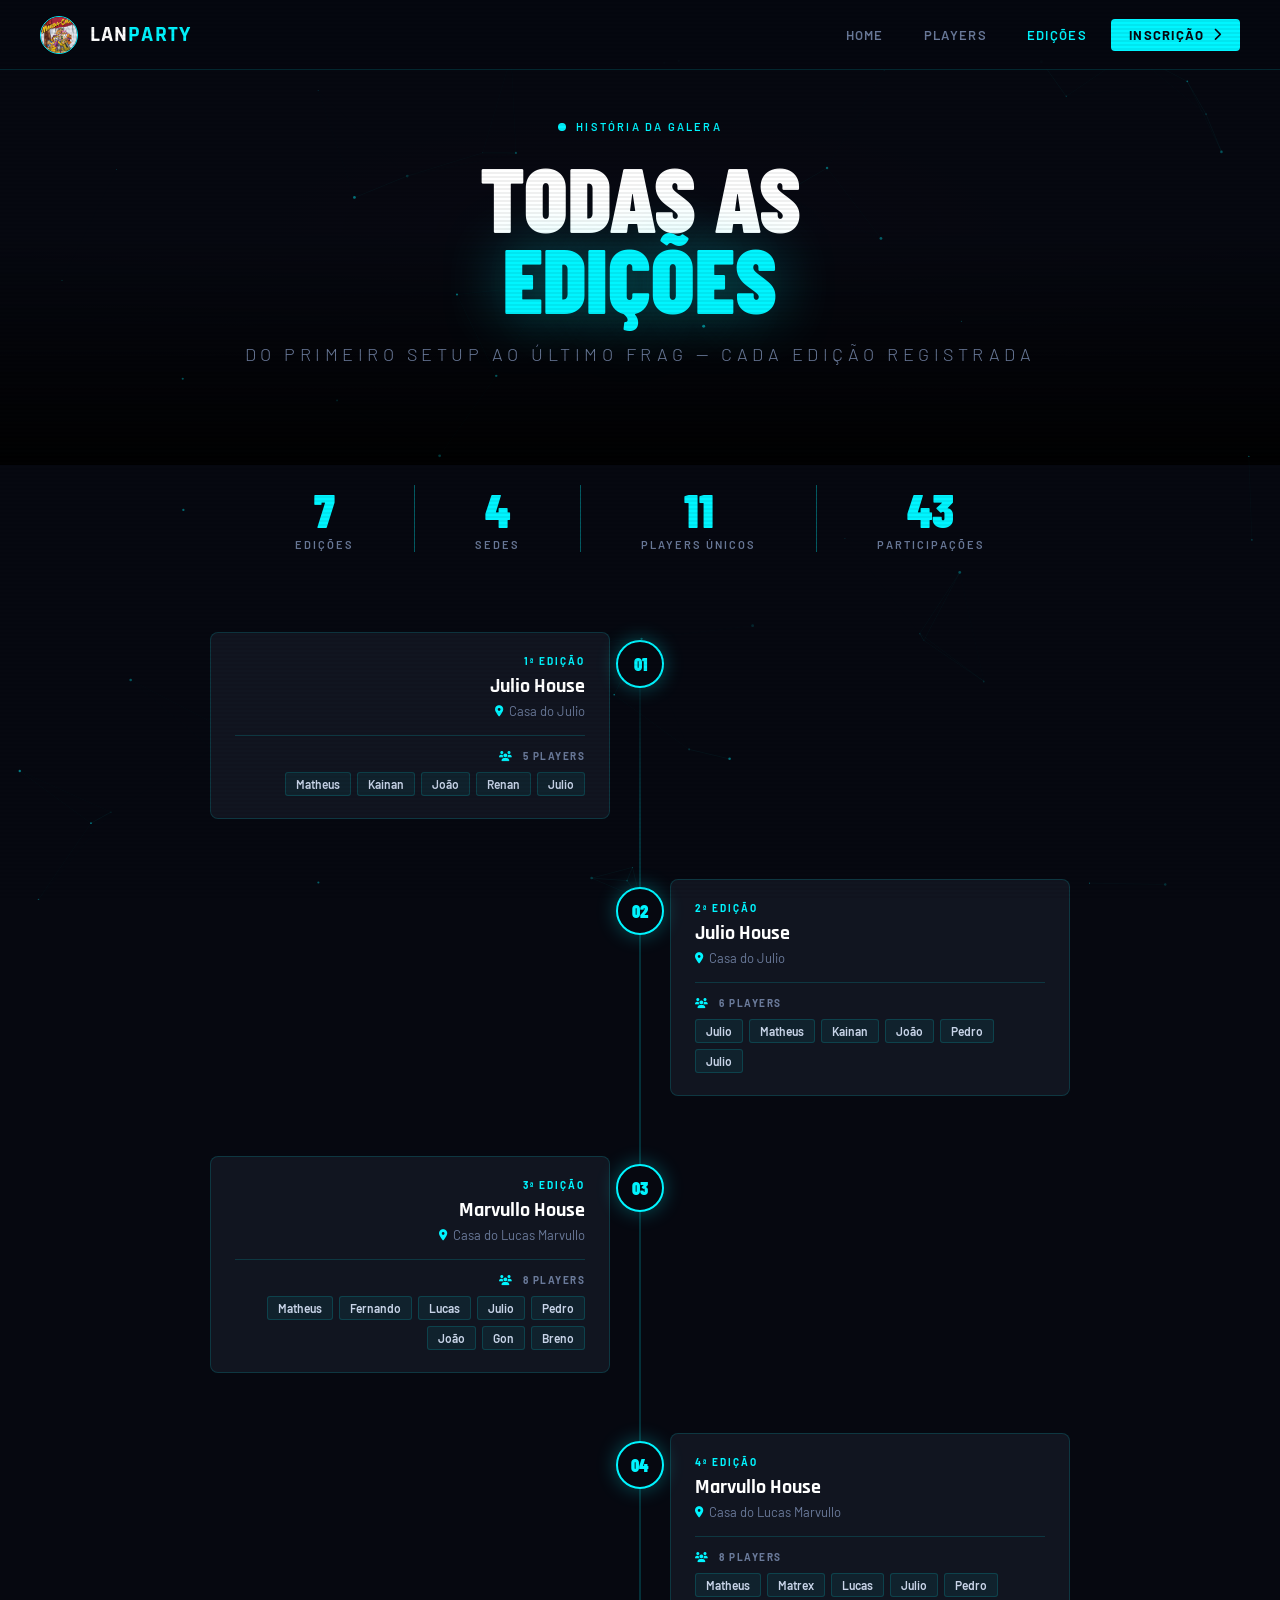
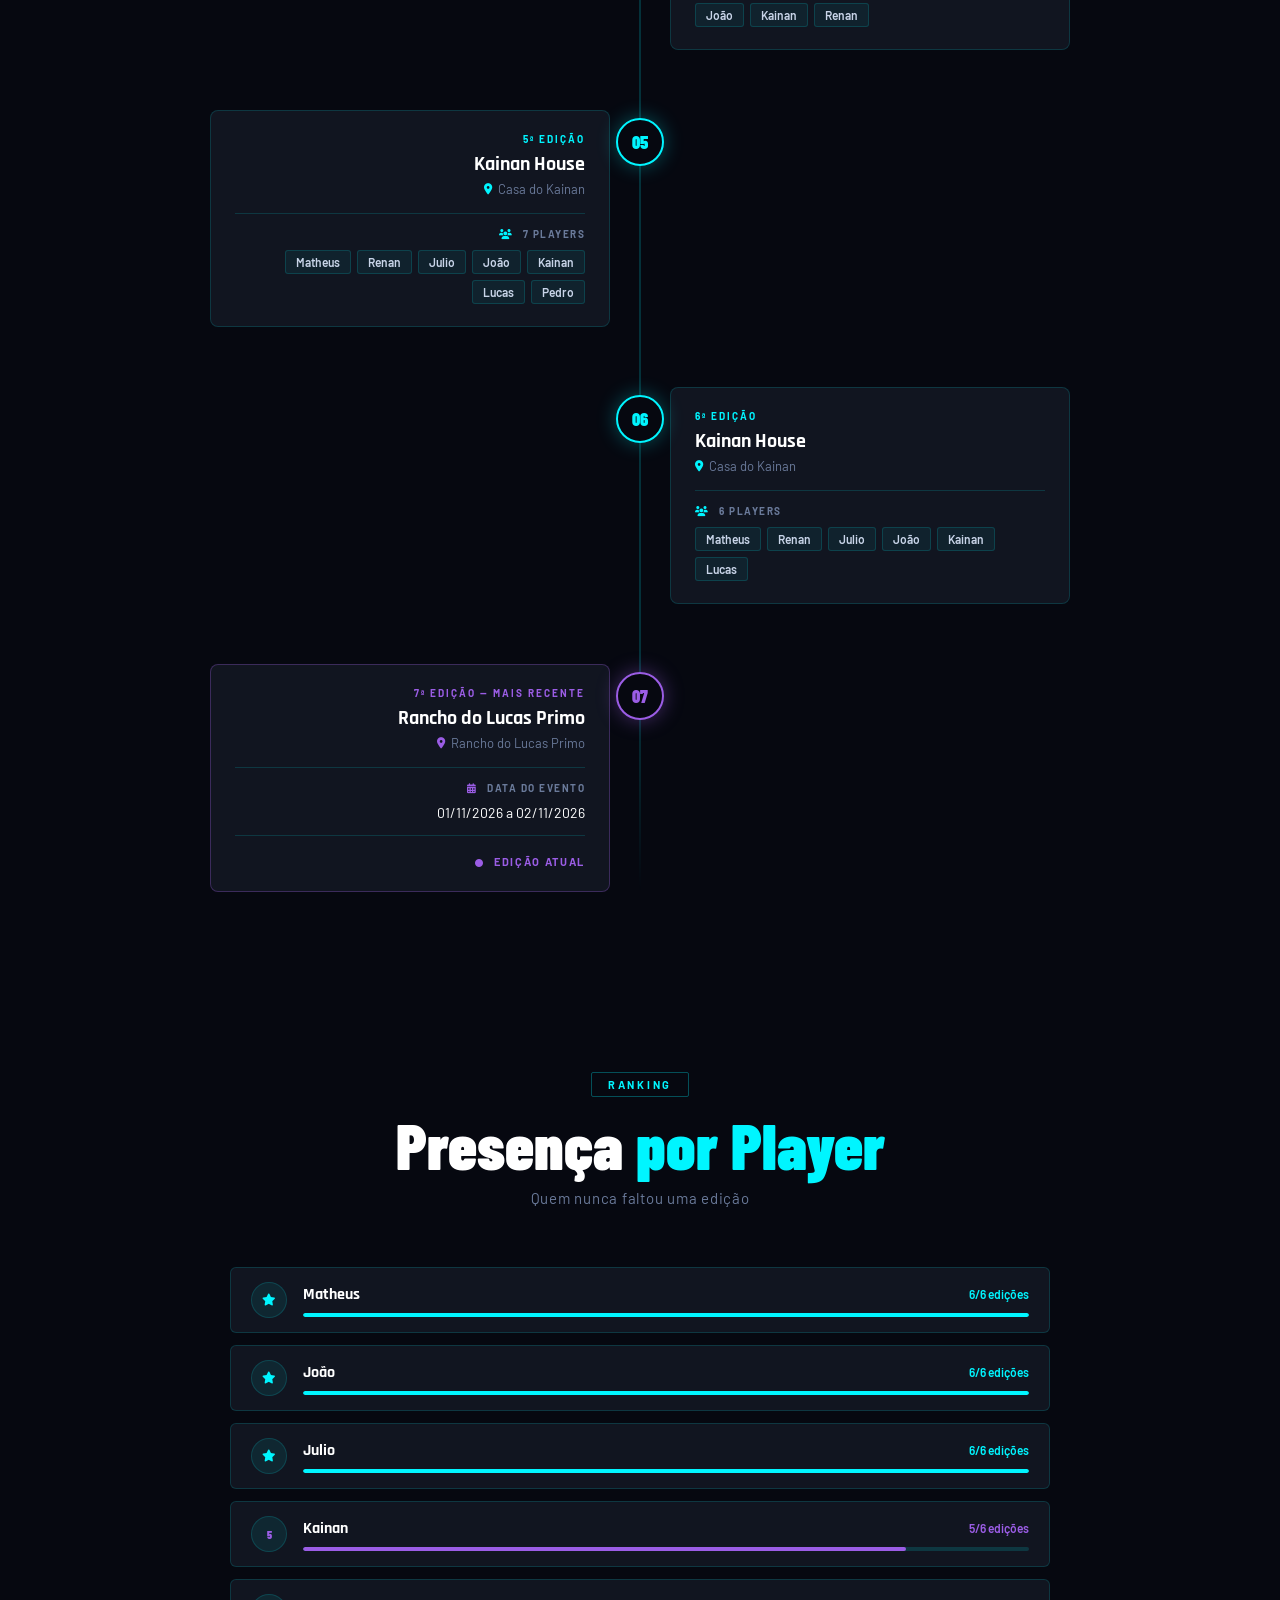
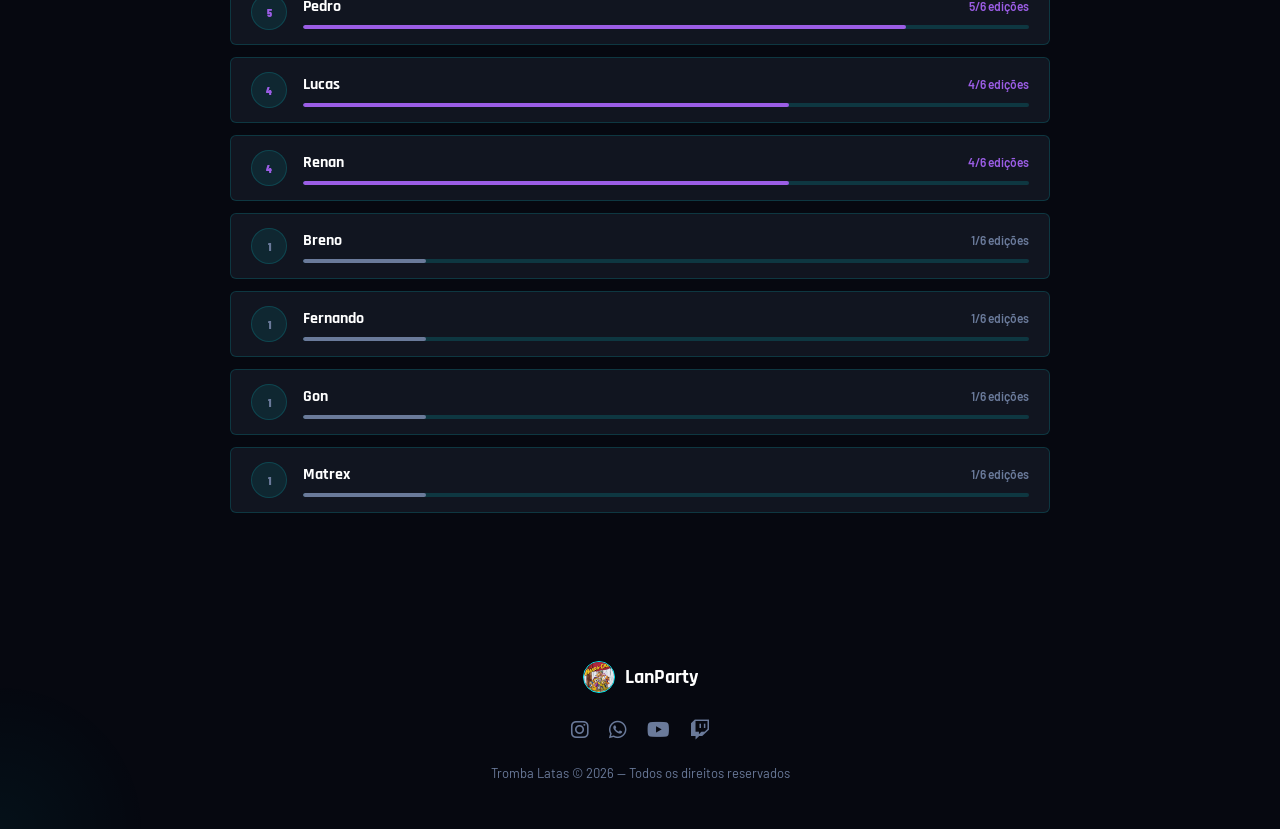
==== commit 76ebbe6d: "feat: add novos players e nova edição" ====
--- a/edicoes.html
+++ b/edicoes.html
@@ -1,3 +1,4 @@
+
 <!DOCTYPE html>
 <html lang="pt-BR">
 <head>
@@ -8,28 +9,35 @@
   <link href="https://fonts.googleapis.com/css2?family=Rajdhani:wght@400;600;700&family=Barlow:wght@300;400;600&family=Barlow+Condensed:wght@700;900&display=swap" rel="stylesheet">
   <link rel="stylesheet" href="https://cdnjs.cloudflare.com/ajax/libs/font-awesome/6.5.0/css/all.min.css">
   <link rel="stylesheet" href="style.css">
+
   <style>
     /* ===== EDITIONS PAGE EXTRAS ===== */
     .editions-hero {
       position: relative;
       min-height: 44vh;
-      display: flex; flex-direction: column;
-      align-items: center; justify-content: center;
+      display: flex;
+      flex-direction: column;
+      align-items: center;
+      justify-content: center;
       text-align: center;
       padding: 120px 20px 60px;
       overflow: hidden;
     }
+
     .editions-hero-bg {
-      position: absolute; inset: 0;
+      position: absolute;
+      inset: 0;
       background:
         radial-gradient(ellipse 70% 60% at 50% 50%, rgba(155,93,229,0.08) 0%, transparent 70%),
         url("https://images.unsplash.com/photo-1542751371-adc38448a05e?q=80&w=1200&auto=format&fit=crop") center/cover no-repeat;
       filter: brightness(0.15) saturate(0.5);
       z-index: -1;
     }
+
     .editions-hero-bg::after {
       content: '';
-      position: absolute; inset: 0;
+      position: absolute;
+      inset: 0;
       background: linear-gradient(to bottom, transparent 50%, var(--dark) 100%);
     }
 
@@ -40,11 +48,13 @@
       margin: 0 auto;
       padding: 0 20px;
     }
+
     .timeline::before {
       content: '';
       position: absolute;
       left: 50%;
-      top: 0; bottom: 0;
+      top: 0;
+      bottom: 0;
       width: 1px;
       background: linear-gradient(to bottom, transparent, var(--border2) 10%, var(--border2) 90%, transparent);
       transform: translateX(-50%);
@@ -60,32 +70,64 @@
     }
 
     /* Alternating sides */
-    .edition-item:nth-child(even) .edition-card { grid-column: 3; grid-row: 1; }
-    .edition-item:nth-child(even) .edition-center { grid-column: 2; grid-row: 1; }
-    .edition-item:nth-child(even) .edition-spacer { grid-column: 1; grid-row: 1; }
-    .edition-item:nth-child(odd) .edition-card { grid-column: 1; grid-row: 1; text-align: right; }
-    .edition-item:nth-child(odd) .edition-center { grid-column: 2; grid-row: 1; }
-    .edition-item:nth-child(odd) .edition-spacer { grid-column: 3; grid-row: 1; }
+    .edition-item:nth-child(even) .edition-card {
+      grid-column: 3;
+      grid-row: 1;
+    }
+
+    .edition-item:nth-child(even) .edition-center {
+      grid-column: 2;
+      grid-row: 1;
+    }
+
+    .edition-item:nth-child(even) .edition-spacer {
+      grid-column: 1;
+      grid-row: 1;
+    }
+
+    .edition-item:nth-child(odd) .edition-card {
+      grid-column: 1;
+      grid-row: 1;
+      text-align: right;
+    }
+
+    .edition-item:nth-child(odd) .edition-center {
+      grid-column: 2;
+      grid-row: 1;
+    }
+
+    .edition-item:nth-child(odd) .edition-spacer {
+      grid-column: 3;
+      grid-row: 1;
+    }
 
     .edition-center {
-      display: flex; flex-direction: column; align-items: center;
+      display: flex;
+      flex-direction: column;
+      align-items: center;
       padding-top: 8px;
-      position: relative; z-index: 2;
+      position: relative;
+      z-index: 2;
     }
 
     .edition-num {
-      width: 48px; height: 48px;
+      width: 48px;
+      height: 48px;
       border-radius: 50%;
       background: var(--dark);
       border: 2px solid var(--cyan);
-      display: flex; align-items: center; justify-content: center;
+      display: flex;
+      align-items: center;
+      justify-content: center;
       font-family: 'Barlow Condensed', sans-serif;
-      font-size: 18px; font-weight: 900;
+      font-size: 18px;
+      font-weight: 900;
       color: var(--cyan);
       box-shadow: 0 0 20px rgba(0,245,255,0.3);
       transition: transform 0.3s, box-shadow 0.3s;
       flex-shrink: 0;
     }
+
     .edition-item:hover .edition-num {
       transform: scale(1.15);
       box-shadow: 0 0 30px rgba(0,245,255,0.5);
@@ -99,50 +141,82 @@
       transition: border-color 0.3s, box-shadow 0.3s, transform 0.3s;
       cursor: default;
     }
+
     .edition-card:hover {
       border-color: var(--border2);
       box-shadow: 0 12px 40px rgba(0,245,255,0.1);
       transform: translateY(-4px);
     }
 
-    .edition-spacer { /* empty */ }
+    .edition-spacer {
+      /* Empty */
+    }
 
     .edition-label {
-      font-size: 10px; font-weight: 700; letter-spacing: 0.2em; text-transform: uppercase;
-      color: var(--cyan); margin-bottom: 6px; display: block;
+      font-size: 10px;
+      font-weight: 700;
+      letter-spacing: 0.2em;
+      text-transform: uppercase;
+      color: var(--cyan);
+      margin-bottom: 6px;
+      display: block;
     }
 
     .edition-title {
       font-family: 'Rajdhani', sans-serif;
-      font-size: 20px; font-weight: 700;
-      color: white; margin-bottom: 4px;
+      font-size: 20px;
+      font-weight: 700;
+      color: white;
+      margin-bottom: 4px;
     }
 
     .edition-location {
-      font-size: 13px; color: var(--text2);
-      display: flex; align-items: center; gap: 6px;
+      font-size: 13px;
+      color: var(--text2);
+      display: flex;
+      align-items: center;
+      gap: 6px;
       margin-bottom: 16px;
     }
-    .edition-item:nth-child(odd) .edition-location { justify-content: flex-end; }
-    .edition-location i { font-size: 11px; color: var(--cyan); }
+
+    .edition-item:nth-child(odd) .edition-location {
+      justify-content: flex-end;
+    }
+
+    .edition-location i {
+      font-size: 11px;
+      color: var(--cyan);
+    }
 
     .edition-divider {
-      height: 1px; background: var(--border);
+      height: 1px;
+      background: var(--border);
       margin-bottom: 14px;
     }
 
     .players-label {
-      font-size: 10px; font-weight: 700; letter-spacing: 0.15em; text-transform: uppercase;
-      color: var(--text2); margin-bottom: 10px; display: block;
+      font-size: 10px;
+      font-weight: 700;
+      letter-spacing: 0.15em;
+      text-transform: uppercase;
+      color: var(--text2);
+      margin-bottom: 10px;
+      display: block;
     }
 
     .players-list {
-      display: flex; flex-wrap: wrap; gap: 6px;
-    }
-    .edition-item:nth-child(odd) .players-list { justify-content: flex-end; }
+      display: flex;
+      flex-wrap: wrap;
+      gap: 6px;
+    }
+
+    .edition-item:nth-child(odd) .players-list {
+      justify-content: flex-end;
+    }
 
     .player-tag {
-      font-size: 12px; font-weight: 600;
+      font-size: 12px;
+      font-weight: 600;
       background: rgba(0,245,255,0.06);
       color: var(--text);
       border: 1px solid var(--border);
@@ -150,6 +224,7 @@
       padding: 4px 10px;
       transition: border-color 0.2s, color 0.2s, background 0.2s;
     }
+
     .player-tag:hover {
       border-color: rgba(0,245,255,0.4);
       color: var(--cyan);
@@ -158,57 +233,96 @@
 
     .player-count {
       font-family: 'Barlow Condensed', sans-serif;
-      font-size: 28px; font-weight: 900; color: white;
+      font-size: 28px;
+      font-weight: 900;
+      color: white;
       display: block;
     }
+
     .player-count-label {
-      font-size: 10px; letter-spacing: 0.15em; text-transform: uppercase;
+      font-size: 10px;
+      letter-spacing: 0.15em;
+      text-transform: uppercase;
       color: var(--text2);
     }
 
     /* Stats bar */
     .editions-stats {
-      display: flex; justify-content: center; gap: 60px;
+      display: flex;
+      justify-content: center;
+      gap: 60px;
       margin: 20px 0 80px;
       flex-wrap: wrap;
     }
-    .e-stat { text-align: center; }
+
+    .e-stat {
+      text-align: center;
+    }
+
     .e-stat-num {
       font-family: 'Barlow Condensed', sans-serif;
-      font-size: 48px; font-weight: 900; color: var(--cyan);
-      display: block; line-height: 1;
-    }
+      font-size: 48px;
+      font-weight: 900;
+      color: var(--cyan);
+      display: block;
+      line-height: 1;
+    }
+
     .e-stat-label {
-      font-size: 11px; font-weight: 600; letter-spacing: 0.18em; text-transform: uppercase;
+      font-size: 11px;
+      font-weight: 600;
+      letter-spacing: 0.18em;
+      text-transform: uppercase;
       color: var(--text2);
     }
+
     .e-stat-sep {
-      width: 1px; background: var(--border2); align-self: stretch;
+      width: 1px;
+      background: var(--border2);
+      align-self: stretch;
     }
 
     /* Mobile timeline */
     @media (max-width: 680px) {
-      .timeline::before { left: 24px; }
+      .timeline::before {
+        left: 24px;
+      }
+
       .edition-item {
         grid-template-columns: 60px 1fr;
         margin-bottom: 36px;
       }
+
       .edition-item:nth-child(odd) .edition-card,
       .edition-item:nth-child(even) .edition-card {
-        grid-column: 2; grid-row: 1; text-align: left;
+        grid-column: 2;
+        grid-row: 1;
+        text-align: left;
       }
+
       .edition-item:nth-child(odd) .edition-center,
       .edition-item:nth-child(even) .edition-center {
-        grid-column: 1; grid-row: 1;
+        grid-column: 1;
+        grid-row: 1;
       }
+
       .edition-item:nth-child(odd) .edition-spacer,
-      .edition-item:nth-child(even) .edition-spacer { display: none; }
+      .edition-item:nth-child(even) .edition-spacer {
+        display: none;
+      }
+
       .edition-item:nth-child(odd) .edition-location,
-      .edition-item:nth-child(odd) .players-list { justify-content: flex-start; }
-      .editions-stats { gap: 32px; }
+      .edition-item:nth-child(odd) .players-list {
+        justify-content: flex-start;
+      }
+
+      .editions-stats {
+        gap: 32px;
+      }
     }
   </style>
 </head>
+
 <body>
 
 <div class="scanlines" aria-hidden="true"></div>
@@ -220,6 +334,7 @@
     <img src="assets/logo.jpg" alt="Logo LanParty">
     <span>Lan<span class="accent">Party</span></span>
   </div>
+
   <nav>
     <a href="index.html">Home</a>
     <a href="index.html#players">Players</a>
@@ -229,6 +344,7 @@
       <i class="fa-solid fa-chevron-right"></i>
     </a>
   </nav>
+
   <button class="menu-toggle" aria-label="Menu" id="menuToggle">
     <span></span><span></span><span></span>
   </button>
@@ -245,39 +361,50 @@
 <!-- HERO -->
 <section class="editions-hero">
   <div class="editions-hero-bg"></div>
+
   <div class="hero-eyebrow" style="animation: fadeDown 0.8s ease both;">
     <span class="dot"></span>
     <span>História da Galera</span>
   </div>
+
   <h1 class="hero-title">
     <span class="line1" style="font-size: clamp(40px, 8vw, 90px);">TODAS AS</span>
     <span class="line2" style="font-size: clamp(40px, 8vw, 90px);">EDIÇÕES</span>
   </h1>
+
   <p class="hero-sub">Do primeiro setup ao último frag — cada edição registrada</p>
 </section>
 
 <!-- STATS -->
 <div style="max-width: 900px; margin: 0 auto; padding: 0 20px;">
   <div class="editions-stats">
+
     <div class="e-stat">
-      <span class="e-stat-num" data-target="6">0</span>
+      <span class="e-stat-num" data-target="7">0</span>
       <span class="e-stat-label">Edições</span>
     </div>
+
     <div class="e-stat-sep"></div>
+
     <div class="e-stat">
-      <span class="e-stat-num" data-target="3">0</span>
+      <span class="e-stat-num" data-target="4">0</span>
       <span class="e-stat-label">Sedes</span>
     </div>
+
     <div class="e-stat-sep"></div>
+
     <div class="e-stat">
       <span class="e-stat-num" data-target="11">0</span>
       <span class="e-stat-label">Players únicos</span>
     </div>
+
     <div class="e-stat-sep"></div>
+
     <div class="e-stat">
       <span class="e-stat-num" data-target="43">0</span>
       <span class="e-stat-label">Participações</span>
     </div>
+
   </div>
 </div>
 
@@ -290,12 +417,19 @@
       <div class="edition-card">
         <span class="edition-label">1ª Edição</span>
         <p class="edition-title">Julio House</p>
+
         <div class="edition-location">
           <i class="fa-solid fa-location-dot"></i>
           <span>Casa do Julio</span>
         </div>
+
         <div class="edition-divider"></div>
-        <span class="players-label"><i class="fa-solid fa-users" style="margin-right:6px; color: var(--cyan);"></i>5 Players</span>
+
+        <span class="players-label">
+          <i class="fa-solid fa-users" style="margin-right:6px; color: var(--cyan);"></i>
+          5 Players
+        </span>
+
         <div class="players-list">
           <span class="player-tag">Matheus</span>
           <span class="player-tag">Kainan</span>
@@ -304,27 +438,38 @@
           <span class="player-tag">Julio</span>
         </div>
       </div>
+
       <div class="edition-center">
         <div class="edition-num">01</div>
       </div>
+
       <div class="edition-spacer"></div>
     </div>
 
     <!-- EDIÇÃO 2 -->
     <div class="edition-item reveal">
       <div class="edition-spacer"></div>
+
       <div class="edition-center">
         <div class="edition-num">02</div>
       </div>
+
       <div class="edition-card">
         <span class="edition-label">2ª Edição</span>
         <p class="edition-title">Julio House</p>
+
         <div class="edition-location">
           <i class="fa-solid fa-location-dot"></i>
           <span>Casa do Julio</span>
         </div>
+
         <div class="edition-divider"></div>
-        <span class="players-label"><i class="fa-solid fa-users" style="margin-right:6px; color: var(--cyan);"></i>6 Players</span>
+
+        <span class="players-label">
+          <i class="fa-solid fa-users" style="margin-right:6px; color: var(--cyan);"></i>
+          6 Players
+        </span>
+
         <div class="players-list">
           <span class="player-tag">Julio</span>
           <span class="player-tag">Matheus</span>
@@ -341,12 +486,19 @@
       <div class="edition-card">
         <span class="edition-label">3ª Edição</span>
         <p class="edition-title">Marvullo House</p>
+
         <div class="edition-location">
           <i class="fa-solid fa-location-dot"></i>
           <span>Casa do Lucas Marvullo</span>
         </div>
+
         <div class="edition-divider"></div>
-        <span class="players-label"><i class="fa-solid fa-users" style="margin-right:6px; color: var(--cyan);"></i>8 Players</span>
+
+        <span class="players-label">
+          <i class="fa-solid fa-users" style="margin-right:6px; color: var(--cyan);"></i>
+          8 Players
+        </span>
+
         <div class="players-list">
           <span class="player-tag">Matheus</span>
           <span class="player-tag">Fernando</span>
@@ -358,27 +510,38 @@
           <span class="player-tag">Breno</span>
         </div>
       </div>
+
       <div class="edition-center">
         <div class="edition-num">03</div>
       </div>
+
       <div class="edition-spacer"></div>
     </div>
 
     <!-- EDIÇÃO 4 -->
     <div class="edition-item reveal">
       <div class="edition-spacer"></div>
+
       <div class="edition-center">
         <div class="edition-num">04</div>
       </div>
+
       <div class="edition-card">
         <span class="edition-label">4ª Edição</span>
         <p class="edition-title">Marvullo House</p>
+
         <div class="edition-location">
           <i class="fa-solid fa-location-dot"></i>
           <span>Casa do Lucas Marvullo</span>
         </div>
+
         <div class="edition-divider"></div>
-        <span class="players-label"><i class="fa-solid fa-users" style="margin-right:6px; color: var(--cyan);"></i>8 Players</span>
+
+        <span class="players-label">
+          <i class="fa-solid fa-users" style="margin-right:6px; color: var(--cyan);"></i>
+          8 Players
+        </span>
+
         <div class="players-list">
           <span class="player-tag">Matheus</span>
           <span class="player-tag">Matrex</span>
@@ -397,12 +560,19 @@
       <div class="edition-card">
         <span class="edition-label">5ª Edição</span>
         <p class="edition-title">Kainan House</p>
+
         <div class="edition-location">
           <i class="fa-solid fa-location-dot"></i>
           <span>Casa do Kainan</span>
         </div>
+
         <div class="edition-divider"></div>
-        <span class="players-label"><i class="fa-solid fa-users" style="margin-right:6px; color: var(--cyan);"></i>7 Players</span>
+
+        <span class="players-label">
+          <i class="fa-solid fa-users" style="margin-right:6px; color: var(--cyan);"></i>
+          7 Players
+        </span>
+
         <div class="players-list">
           <span class="player-tag">Matheus</span>
           <span class="player-tag">Renan</span>
@@ -413,35 +583,74 @@
           <span class="player-tag">Pedro</span>
         </div>
       </div>
+
       <div class="edition-center">
         <div class="edition-num">05</div>
       </div>
+
       <div class="edition-spacer"></div>
     </div>
 
     <!-- EDIÇÃO 6 -->
     <div class="edition-item reveal">
       <div class="edition-spacer"></div>
+
       <div class="edition-center">
-        <div class="edition-num" style="border-color: var(--violet); color: var(--violet); box-shadow: 0 0 20px rgba(155,93,229,0.4);">06</div>
-      </div>
+        <div class="edition-num">06</div>
+      </div>
+
+      <div class="edition-card">
+        <span class="edition-label">6ª Edição</span>
+        <p class="edition-title">Kainan House</p>
+
+        <div class="edition-location">
+          <i class="fa-solid fa-location-dot"></i>
+          <span>Casa do Kainan</span>
+        </div>
+
+        <div class="edition-divider"></div>
+
+        <span class="players-label">
+          <i class="fa-solid fa-users" style="margin-right:6px; color: var(--cyan);"></i>
+          6 Players
+        </span>
+
+        <div class="players-list">
+          <span class="player-tag">Matheus</span>
+          <span class="player-tag">Renan</span>
+          <span class="player-tag">Julio</span>
+          <span class="player-tag">João</span>
+          <span class="player-tag">Kainan</span>
+          <span class="player-tag">Lucas</span>
+        </div>
+      </div>
+    </div>
+
+    <!-- EDIÇÃO 7 -->
+    <div class="edition-item reveal">
       <div class="edition-card" style="border-color: rgba(155,93,229,0.3);">
-        <span class="edition-label" style="color: var(--violet);">6ª Edição — Mais Recente</span>
-        <p class="edition-title">Kainan House</p>
+        <span class="edition-label" style="color: var(--violet);">
+          7ª Edição — Mais Recente
+        </span>
+
+        <p class="edition-title">Rancho do Lucas Primo</p>
+
         <div class="edition-location">
           <i class="fa-solid fa-location-dot" style="color: var(--violet);"></i>
-          <span>Casa do Kainan</span>
-        </div>
+          <span>Rancho do Lucas Primo</span>
+        </div>
+
         <div class="edition-divider"></div>
-        <span class="players-label"><i class="fa-solid fa-users" style="margin-right:6px; color: var(--violet);"></i>6 Players</span>
-        <div class="players-list">
-          <span class="player-tag" style="border-color: rgba(155,93,229,0.3);">Matheus</span>
-          <span class="player-tag" style="border-color: rgba(155,93,229,0.3);">Renan</span>
-          <span class="player-tag" style="border-color: rgba(155,93,229,0.3);">Julio</span>
-          <span class="player-tag" style="border-color: rgba(155,93,229,0.3);">João</span>
-          <span class="player-tag" style="border-color: rgba(155,93,229,0.3);">Kainan</span>
-          <span class="player-tag" style="border-color: rgba(155,93,229,0.3);">Lucas</span>
-        </div>
+
+        <span class="players-label">
+          <i class="fa-solid fa-calendar-days" style="margin-right:6px; color: var(--violet);"></i>
+          Data do evento
+        </span>
+
+        <p style="color: white; font-size: 14px; margin-bottom: 14px;">
+          01/11/2026 a 02/11/2026
+        </p>
+
         <div style="margin-top: 14px; padding-top: 14px; border-top: 1px solid var(--border);">
           <span style="font-size: 11px; font-weight: 700; letter-spacing: 0.15em; text-transform: uppercase; color: var(--violet);">
             <i class="fa-solid fa-circle" style="font-size: 8px; margin-right: 6px; animation: pulse 1.5s infinite;"></i>
@@ -449,6 +658,14 @@
           </span>
         </div>
       </div>
+
+      <div class="edition-center">
+        <div class="edition-num" style="border-color: var(--violet); color: var(--violet); box-shadow: 0 0 20px rgba(155,93,229,0.4);">
+          07
+        </div>
+      </div>
+
+      <div class="edition-spacer"></div>
     </div>
 
   </div>
@@ -466,24 +683,34 @@
 
     <!-- Matheus – 6/6 -->
     <div class="presence-row reveal" data-player="Matheus" data-count="6" data-total="6"></div>
+
     <!-- João – 6/6 -->
     <div class="presence-row reveal" data-player="João" data-count="6" data-total="6"></div>
+
     <!-- Julio – 6/6 -->
     <div class="presence-row reveal" data-player="Julio" data-count="6" data-total="6"></div>
+
     <!-- Kainan – 5/6 -->
     <div class="presence-row reveal" data-player="Kainan" data-count="5" data-total="6"></div>
+
     <!-- Pedro – 5/6 -->
     <div class="presence-row reveal" data-player="Pedro" data-count="5" data-total="6"></div>
+
     <!-- Lucas – 4/6 -->
     <div class="presence-row reveal" data-player="Lucas" data-count="4" data-total="6"></div>
+
     <!-- Renan – 4/6 -->
     <div class="presence-row reveal" data-player="Renan" data-count="4" data-total="6"></div>
+
     <!-- Breno – 1/6 -->
     <div class="presence-row reveal" data-player="Breno" data-count="1" data-total="6"></div>
+
     <!-- Fernando – 1/6 -->
     <div class="presence-row reveal" data-player="Fernando" data-count="1" data-total="6"></div>
+
     <!-- Gon – 1/6 -->
     <div class="presence-row reveal" data-player="Gon" data-count="1" data-total="6"></div>
+
     <!-- Matrex – 1/6 -->
     <div class="presence-row reveal" data-player="Matrex" data-count="1" data-total="6"></div>
 
@@ -496,86 +723,116 @@
     <img src="assets/logo.jpg" alt="Logo">
     <span>LanParty</span>
   </div>
+
   <div class="footer-social">
     <a href="#" aria-label="Instagram"><i class="fa-brands fa-instagram"></i></a>
     <a href="#" aria-label="WhatsApp"><i class="fa-brands fa-whatsapp"></i></a>
     <a href="#" aria-label="YouTube"><i class="fa-brands fa-youtube"></i></a>
     <a href="#" aria-label="Twitch"><i class="fa-brands fa-twitch"></i></a>
   </div>
-  <p class="footer-copy">Tromba Latas © <span id="year"></span> — Todos os direitos reservados</p>
+
+  <p class="footer-copy">
+    Tromba Latas © <span id="year"></span> — Todos os direitos reservados
+  </p>
 </footer>
 
 <script src="script.js"></script>
+
 <script>
-
-
-
   // ===== BUILD PRESENCE BARS =====
-  
+
   document.querySelectorAll('.presence-row').forEach((row, idx) => {
     const player = row.dataset.player;
     const count = parseInt(row.dataset.count);
     const total = parseInt(row.dataset.total);
     const pct = Math.round((count / total) * 100);
     const isTop = count === total;
-    const color = isTop ? 'var(--cyan)' : count >= 4 ? 'var(--violet)' : 'var(--text2)';
+    const color = isTop
+      ? 'var(--cyan)'
+      : count >= 4
+        ? 'var(--violet)'
+        : 'var(--text2)';
 
     row.innerHTML = `
       <div style="display:flex; align-items:center; gap:16px; background: var(--dark3); border: 1px solid var(--border); border-radius: 6px; padding: 14px 20px; transition: border-color 0.3s;"
-           onmouseenter="this.style.borderColor='rgba(0,245,255,0.3)'" onmouseleave="this.style.borderColor='var(--border)'">
+           onmouseenter="this.style.borderColor='rgba(0,245,255,0.3)'"
+           onmouseleave="this.style.borderColor='var(--border)'">
+
         <div style="width: 36px; height: 36px; border-radius: 50%; background: rgba(0,245,255,0.08); border: 1px solid var(--border); display:flex; align-items:center; justify-content:center; font-family:'Barlow Condensed',sans-serif; font-size:11px; font-weight:900; color:${color}; flex-shrink:0;">
           ${count === total ? '<i class="fa-solid fa-star" style="font-size:12px;"></i>' : count}
         </div>
+
         <div style="flex:1; min-width:0;">
           <div style="display:flex; justify-content:space-between; align-items:center; margin-bottom:8px;">
             <span style="font-family:'Rajdhani',sans-serif; font-size:16px; font-weight:700; color:white;">${player}</span>
             <span style="font-size:12px; font-weight:600; color:${color};">${count}/${total} edições</span>
           </div>
+
           <div style="height:4px; background:var(--border); border-radius:2px; overflow:hidden;">
             <div class="bar-fill" style="height:100%; width:0%; background:${color}; border-radius:2px; transition: width 1.2s cubic-bezier(0.4,0,0.2,1);" data-pct="${pct}"></div>
           </div>
         </div>
       </div>
     `;
+
     row.dataset.delay = idx * 60;
   });
 
-  // Animate bars on scroll
+  // Animar as barras quando aparecerem na tela
   const barObserver = new IntersectionObserver(entries => {
     entries.forEach(entry => {
       if (entry.isIntersecting) {
         const bar = entry.target.querySelector('.bar-fill');
+
         if (bar) {
-          setTimeout(() => { bar.style.width = bar.dataset.pct + '%'; }, 200);
+          setTimeout(() => {
+            bar.style.width = bar.dataset.pct + '%';
+          }, 200);
         }
       }
     });
   }, { threshold: 0.3 });
 
-  document.querySelectorAll('.presence-row').forEach(r => barObserver.observe(r));
-
-  // Stat counters
+  document.querySelectorAll('.presence-row').forEach(row => {
+    barObserver.observe(row);
+  });
+
+  // Animar os contadores das estatísticas
   const statObs = new IntersectionObserver(entries => {
     entries.forEach(entry => {
       if (entry.isIntersecting) {
         document.querySelectorAll('[data-target]').forEach(el => {
           let start = null;
           const target = parseInt(el.dataset.target);
+
           function step(ts) {
             if (!start) start = ts;
-            const p = Math.min((ts - start) / 1000, 1);
-            el.textContent = Math.floor(p * target);
-            if (p < 1) requestAnimationFrame(step);
-            else el.textContent = target;
+
+            const progress = Math.min((ts - start) / 1000, 1);
+
+            el.textContent = Math.floor(progress * target);
+
+            if (progress < 1) {
+              requestAnimationFrame(step);
+            } else {
+              el.textContent = target;
+            }
           }
+
           requestAnimationFrame(step);
         });
+
         statObs.disconnect();
       }
     });
   }, { threshold: 0.5 });
+
   const statsEl = document.querySelector('.editions-stats');
-  if (statsEl) statObs.observe(statsEl);
+
+  if (statsEl) {
+    statObs.observe(statsEl);
+  }
 </script>
+
 </body>
 </html>
